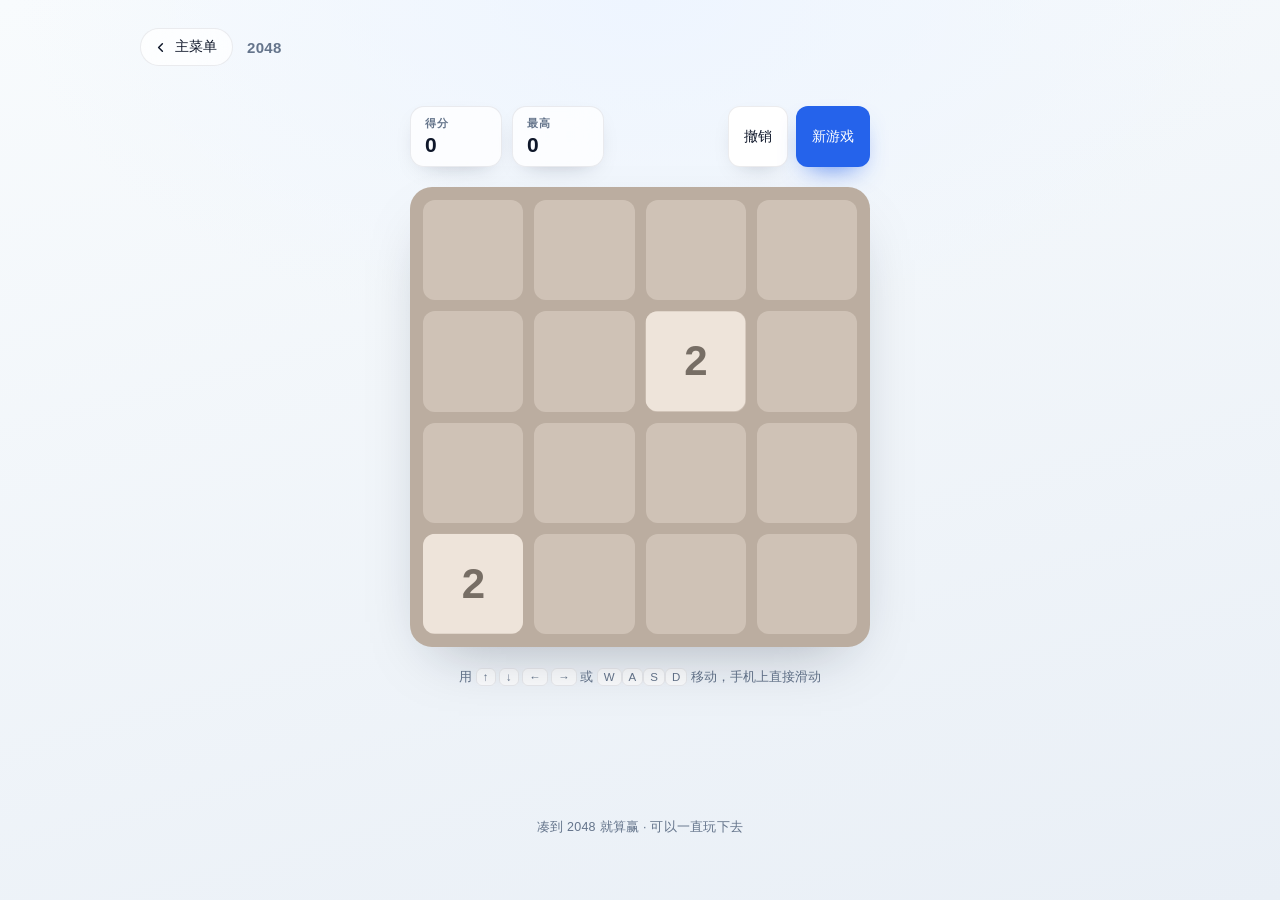
==== 2048.html @ b7c2a0f2 "Rewrite: main menu + 2048 game + function plotter" ====
﻿<!DOCTYPE html>
<html lang="zh-CN">
<head>
<meta charset="UTF-8">
<meta name="viewport" content="width=device-width, initial-scale=1, viewport-fit=cover">
<meta name="theme-color" content="#f6f9fc" media="(prefers-color-scheme: light)">
<meta name="theme-color" content="#0b1220" media="(prefers-color-scheme: dark)">
<title>2048 · 小站</title>
<link rel="icon" href="data:image/svg+xml,%3Csvg xmlns='http://www.w3.org/2000/svg' viewBox='0 0 64 64'%3E%3Crect width='64' height='64' rx='14' fill='%23edc22e'/%3E%3Ctext x='32' y='43' font-size='28' font-family='Arial' font-weight='bold' text-anchor='middle' fill='%23fff'%3E2048%3C/text%3E%3C/svg%3E">
<link rel="stylesheet" href="css/site.css">
<style>
  .game {
    display: flex;
    flex-direction: column;
    align-items: center;
    gap: 20px;
  }

  .hud {
    width: min(94vw, 460px);
    display: flex;
    align-items: stretch;
    justify-content: space-between;
    gap: 12px;
  }

  .scores { display: flex; gap: 10px; }

  .score-box {
    min-width: 92px;
    padding: 9px 14px;
    border-radius: 14px;
    background: var(--surface);
    border: 1px solid var(--line);
    -webkit-backdrop-filter: blur(14px);
    backdrop-filter: blur(14px);
    box-shadow: var(--shadow-sm);
    display: flex;
    flex-direction: column;
    gap: 2px;
  }

  .score-box span {
    font-size: 11px;
    letter-spacing: .1em;
    color: var(--muted);
    font-weight: 600;
  }

  .score-box strong {
    font-size: 21px;
    font-weight: 750;
    font-variant-numeric: tabular-nums;
    line-height: 1.15;
    transition: transform .18s ease, color .18s ease;
  }

  .score-box strong.bump { transform: scale(1.14); color: var(--accent); }

  .actions { display: flex; gap: 8px; align-items: stretch; }

  .actions .btn { padding: 0 15px; height: 100%; }

  /* ---------- 棋盘 ---------- */
  .board {
    --pad: 12px;
    --gap: 10px;
    --cell: 84px;
    position: relative;
    width: min(94vw, 460px);
    aspect-ratio: 1 / 1;
    padding: var(--pad);
    border-radius: 22px;
    background: var(--board);
    box-shadow: var(--shadow);
    touch-action: none;
    -webkit-user-select: none;
    user-select: none;
    -webkit-tap-highlight-color: transparent;
  }

  .board.shake { animation: shake .22s ease-in-out; }

  @keyframes shake {
    0%, 100% { transform: translateX(0); }
    25% { transform: translateX(-5px); }
    75% { transform: translateX(5px); }
  }

  .grid-bg {
    position: absolute;
    inset: var(--pad);
    display: grid;
    grid-template-columns: repeat(4, 1fr);
    grid-template-rows: repeat(4, 1fr);
    gap: var(--gap);
  }

  .cell { background: var(--cell-bg); border-radius: 12px; }

  .tiles { position: absolute; inset: 0; }

  .tile {
    position: absolute;
    top: 0;
    left: 0;
    width: var(--cell);
    height: var(--cell);
    border-radius: 12px;
    display: grid;
    place-items: center;
    font-weight: 800;
    font-variant-numeric: tabular-nums;
    letter-spacing: -.02em;
    transition: transform .1s cubic-bezier(.35, .9, .4, 1);
    will-change: transform;
  }

  .board.no-anim .tile,
  .board.no-anim .tile-inner { transition: none !important; animation: none !important; }

  .tile-inner {
    width: 100%;
    height: 100%;
    display: grid;
    place-items: center;
    border-radius: inherit;
  }

  .tile-inner.appear { animation: appear .16s ease-out; }
  .tile-inner.pop { animation: pop .18s ease-out; }

  @keyframes appear {
    from { transform: scale(.35); opacity: 0; }
    to { transform: scale(1); opacity: 1; }
  }

  @keyframes pop {
    0% { transform: scale(.82); }
    55% { transform: scale(1.13); }
    100% { transform: scale(1); }
  }

  .tile[data-v="2"] { background: var(--t2); color: var(--tile-ink); }
  .tile[data-v="4"] { background: var(--t4); color: var(--tile-ink); }
  .tile[data-v="8"] { background: var(--t8); color: #fff; }
  .tile[data-v="16"] { background: var(--t16); color: #fff; }
  .tile[data-v="32"] { background: var(--t32); color: #fff; }
  .tile[data-v="64"] { background: var(--t64); color: #fff; }
  .tile[data-v="128"] { background: var(--t128); color: #fff; }
  .tile[data-v="256"] { background: var(--t256); color: #fff; }
  .tile[data-v="512"] { background: var(--t512); color: #fff; }
  .tile[data-v="1024"] { background: var(--t1024); color: #fff; }
  .tile[data-v="2048"] { background: var(--t2048); color: #fff; box-shadow: 0 0 26px -4px var(--t2048); }
  .tile[data-v="super"] { background: var(--t-super); color: var(--board); }

  /* ---------- 结束遮罩 ---------- */
  .overlay {
    position: absolute;
    inset: 0;
    border-radius: 22px;
    display: grid;
    place-items: center;
    background: color-mix(in srgb, var(--bg-2) 78%, transparent);
    -webkit-backdrop-filter: blur(7px);
    backdrop-filter: blur(7px);
    z-index: 5;
    animation: fade .3s ease-out;
  }

  .overlay[hidden] { display: none; }

  @keyframes fade { from { opacity: 0; } to { opacity: 1; } }

  .overlay-card {
    text-align: center;
    padding: 26px 30px;
    max-width: 86%;
  }

  .overlay-card h3 {
    margin: 0 0 8px;
    font-size: 26px;
    font-weight: 750;
    letter-spacing: .02em;
  }

  .overlay-card p {
    margin: 0 0 18px;
    font-size: 13.5px;
    color: var(--muted);
  }

  .overlay-actions { display: flex; gap: 10px; justify-content: center; flex-wrap: wrap; }

  .hint {
    margin: 0;
    text-align: center;
    font-size: 12.5px;
    color: var(--muted);
    line-height: 1.7;
  }

  .hint kbd {
    font-family: inherit;
    font-size: 11.5px;
    padding: 2px 6px;
    border-radius: 6px;
    border: 1px solid var(--line);
    background: var(--surface);
  }

  @media (max-width: 460px) {
    .hud { flex-direction: column; align-items: stretch; gap: 10px; }
    .actions { justify-content: flex-end; }
    .actions .btn { padding: 9px 14px; }
    .score-box { flex: 1; }
  }
</style>
</head>
<body>
<div class="wrap">
  <div class="topbar">
    <a class="back" href="index.html">
      <svg viewBox="0 0 24 24" fill="none" stroke="currentColor" stroke-width="2.4" stroke-linecap="round" stroke-linejoin="round" aria-hidden="true"><path d="M15 18l-6-6 6-6"/></svg>
      主菜单
    </a>
    <h2>2048</h2>
  </div>

  <main class="game">
    <div class="hud">
      <div class="scores">
        <div class="score-box"><span>得分</span><strong id="score">0</strong></div>
        <div class="score-box"><span>最高</span><strong id="best">0</strong></div>
      </div>
      <div class="actions">
        <button class="btn" id="btn-undo" type="button">撤销</button>
        <button class="btn btn-primary" id="btn-new" type="button">新游戏</button>
      </div>
    </div>

    <div class="board" id="board" role="application" aria-label="2048 棋盘">
      <div class="grid-bg" id="grid-bg" aria-hidden="true"></div>
      <div class="tiles" id="tiles"></div>
      <div class="overlay" id="overlay" hidden>
        <div class="overlay-card">
          <h3 id="overlay-title">游戏结束</h3>
          <p id="overlay-desc">没有可以移动的方块了</p>
          <div class="overlay-actions">
            <button class="btn btn-primary" id="btn-retry" type="button">再来一局</button>
            <button class="btn" id="btn-keep" type="button" hidden>继续玩</button>
          </div>
        </div>
      </div>
    </div>

    <p class="hint">
      用 <kbd>↑</kbd> <kbd>↓</kbd> <kbd>←</kbd> <kbd>→</kbd> 或 <kbd>W</kbd><kbd>A</kbd><kbd>S</kbd><kbd>D</kbd> 移动，手机上直接滑动
    </p>
  </main>

  <footer class="foot">凑到 2048 就算赢 · 可以一直玩下去</footer>
</div>

<script src="js/engine2048.js"></script>
<script src="js/game.js"></script>
</body>
</html>
---- css/site.css ----
﻿/* ==========================================================================
   小站 · 共享样式
   ========================================================================== */

:root {
  --bg-1: #eef5ff;
  --bg-2: #f8fbfd;
  --bg-3: #e9eff6;
  --ink: #0f172a;
  --muted: #64748b;
  --ok: #16a34a;
  --ok-soft: rgba(22, 163, 74, .12);
  --accent: #2563eb;
  --accent-soft: rgba(37, 99, 235, .10);
  --surface: rgba(255, 255, 255, .74);
  --surface-solid: #ffffff;
  --line: rgba(15, 23, 42, .08);
  --shadow: 0 24px 60px -28px rgba(15, 23, 42, .35);
  --shadow-sm: 0 8px 24px -14px rgba(15, 23, 42, .35);

  --board: #bbada0;
  --cell-bg: rgba(238, 228, 218, .38);
  --tile-ink: #776e65;

  --t2: #eee4da;
  --t4: #ede0c8;
  --t8: #f2b179;
  --t16: #f59563;
  --t32: #f67c5f;
  --t64: #f65e3b;
  --t128: #edcf72;
  --t256: #edcc61;
  --t512: #edc850;
  --t1024: #edc53f;
  --t2048: #edc22e;
  --t-super: #3c3a32;

  --grid-minor: rgba(15, 23, 42, .07);
  --grid-major: rgba(15, 23, 42, .14);
  --axis: rgba(15, 23, 42, .55);
}

@media (prefers-color-scheme: dark) {
  :root {
    --bg-1: #0d1726;
    --bg-2: #0b1220;
    --bg-3: #080d16;
    --ink: #e8eef7;
    --muted: #94a3b8;
    --ok: #34d399;
    --ok-soft: rgba(52, 211, 153, .14);
    --accent: #60a5fa;
    --accent-soft: rgba(96, 165, 250, .14);
    --surface: rgba(17, 26, 41, .68);
    --surface-solid: #131d2e;
    --line: rgba(255, 255, 255, .09);
    --shadow: 0 30px 70px -30px rgba(0, 0, 0, .85);
    --shadow-sm: 0 10px 26px -16px rgba(0, 0, 0, .9);

    --board: #2a3346;
    --cell-bg: rgba(255, 255, 255, .045);
    --tile-ink: #0b1220;

    --t2: #8ea0bd;
    --t4: #a8b6cd;
    --t8: #f2b179;
    --t16: #f59563;
    --t32: #f67c5f;
    --t64: #f65e3b;
    --t128: #edcf72;
    --t256: #edcc61;
    --t512: #edc850;
    --t1024: #edc53f;
    --t2048: #edc22e;
    --t-super: #e8eef7;

    --grid-minor: rgba(255, 255, 255, .055);
    --grid-major: rgba(255, 255, 255, .12);
    --axis: rgba(255, 255, 255, .45);
  }
}

* { box-sizing: border-box; }

html, body { min-height: 100%; }

body {
  margin: 0;
  color: var(--ink);
  background:
    radial-gradient(1000px 560px at 50% 0%, var(--bg-1) 0%, transparent 62%),
    linear-gradient(165deg, var(--bg-2) 0%, var(--bg-3) 100%);
  background-attachment: fixed;
  font-family: -apple-system, BlinkMacSystemFont, "Segoe UI", "PingFang SC",
               "Hiragino Sans GB", "Microsoft YaHei", "Noto Sans SC", sans-serif;
  -webkit-font-smoothing: antialiased;
  text-rendering: optimizeLegibility;
}

a { color: inherit; }

.wrap {
  width: min(1080px, 100%);
  margin: 0 auto;
  padding: 28px clamp(16px, 4vw, 40px) 64px;
  min-height: 100vh;
  display: flex;
  flex-direction: column;
}

/* ---------- 顶栏 ---------- */
.topbar {
  display: flex;
  align-items: center;
  gap: 14px;
  margin-bottom: clamp(20px, 4vw, 40px);
}

.back {
  display: inline-flex;
  align-items: center;
  gap: 7px;
  padding: 9px 15px 9px 12px;
  border-radius: 999px;
  border: 1px solid var(--line);
  background: var(--surface);
  color: var(--ink);
  font-size: 14px;
  text-decoration: none;
  -webkit-backdrop-filter: blur(14px);
  backdrop-filter: blur(14px);
  transition: transform .18s ease, border-color .18s ease, background .18s ease;
}

.back:hover {
  transform: translateX(-2px);
  border-color: var(--accent);
  color: var(--accent);
}

.back svg { width: 15px; height: 15px; }

.topbar h2 {
  margin: 0;
  font-size: 15px;
  font-weight: 600;
  letter-spacing: .02em;
  color: var(--muted);
}

/* ---------- 按钮 ---------- */
.btn {
  appearance: none;
  border: 1px solid var(--line);
  background: var(--surface-solid);
  color: var(--ink);
  font: inherit;
  font-size: 14px;
  font-weight: 550;
  padding: 10px 16px;
  border-radius: 12px;
  cursor: pointer;
  transition: transform .16s ease, box-shadow .16s ease, border-color .16s ease, background .16s ease;
  box-shadow: var(--shadow-sm);
  white-space: nowrap;
}

.btn:hover { transform: translateY(-1px); border-color: var(--accent); }
.btn:active { transform: translateY(0) scale(.985); }

.btn-primary {
  background: var(--accent);
  border-color: transparent;
  color: #fff;
  box-shadow: 0 12px 26px -12px rgba(37, 99, 235, .8);
}

.btn-primary:hover { background: var(--accent); filter: brightness(1.06); }

.btn-ghost {
  background: transparent;
  box-shadow: none;
}

.btn:focus-visible,
.back:focus-visible,
input:focus-visible {
  outline: 2px solid var(--accent);
  outline-offset: 2px;
}

/* ---------- 页脚 ---------- */
.foot {
  margin-top: auto;
  padding-top: 40px;
  text-align: center;
  font-size: 12.5px;
  color: var(--muted);
  letter-spacing: .02em;
}

.foot a { color: inherit; text-decoration: none; border-bottom: 1px dashed currentColor; }

@media (prefers-reduced-motion: reduce) {
  * { animation-duration: .001ms !important; transition-duration: .001ms !important; }
}
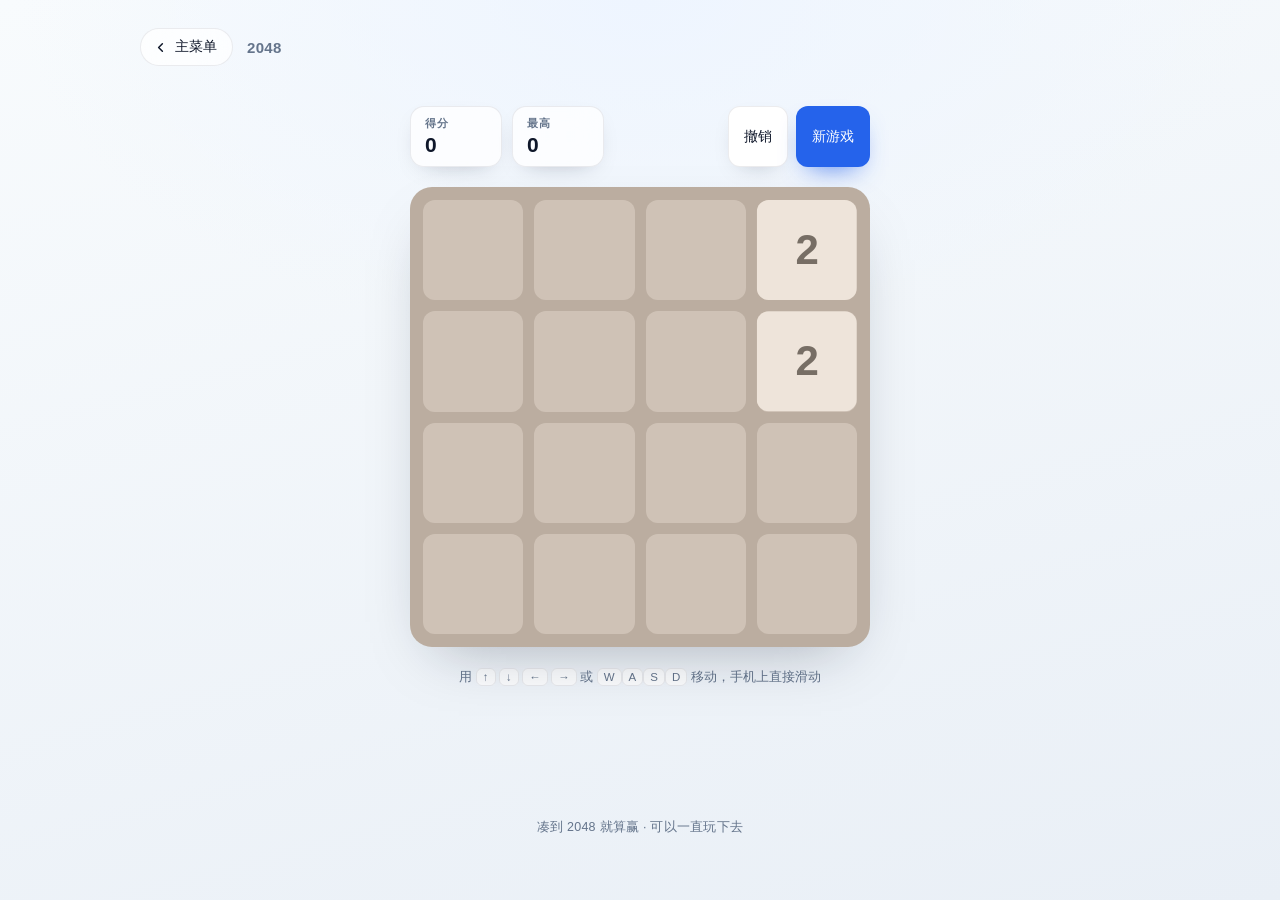
==== commit f31e47a9: "Fix math keyboard: capture caret on pointerdown, add flash feedback, version asset URLs" ====
--- a/2048.html
+++ b/2048.html
@@ -7,7 +7,7 @@
 <meta name="theme-color" content="#0b1220" media="(prefers-color-scheme: dark)">
 <title>2048 · 小站</title>
 <link rel="icon" href="data:image/svg+xml,%3Csvg xmlns='http://www.w3.org/2000/svg' viewBox='0 0 64 64'%3E%3Crect width='64' height='64' rx='14' fill='%23edc22e'/%3E%3Ctext x='32' y='43' font-size='28' font-family='Arial' font-weight='bold' text-anchor='middle' fill='%23fff'%3E2048%3C/text%3E%3C/svg%3E">
-<link rel="stylesheet" href="css/site.css">
+<link rel="stylesheet" href="css/site.css?v=15">
 <style>
   .game {
     display: flex;
@@ -263,7 +263,7 @@
   <footer class="foot">凑到 2048 就算赢 · 可以一直玩下去</footer>
 </div>
 
-<script src="js/engine2048.js"></script>
-<script src="js/game.js"></script>
+<script src="js/engine2048.js?v=15"></script>
+<script src="js/game.js?v=15"></script>
 </body>
 </html>
